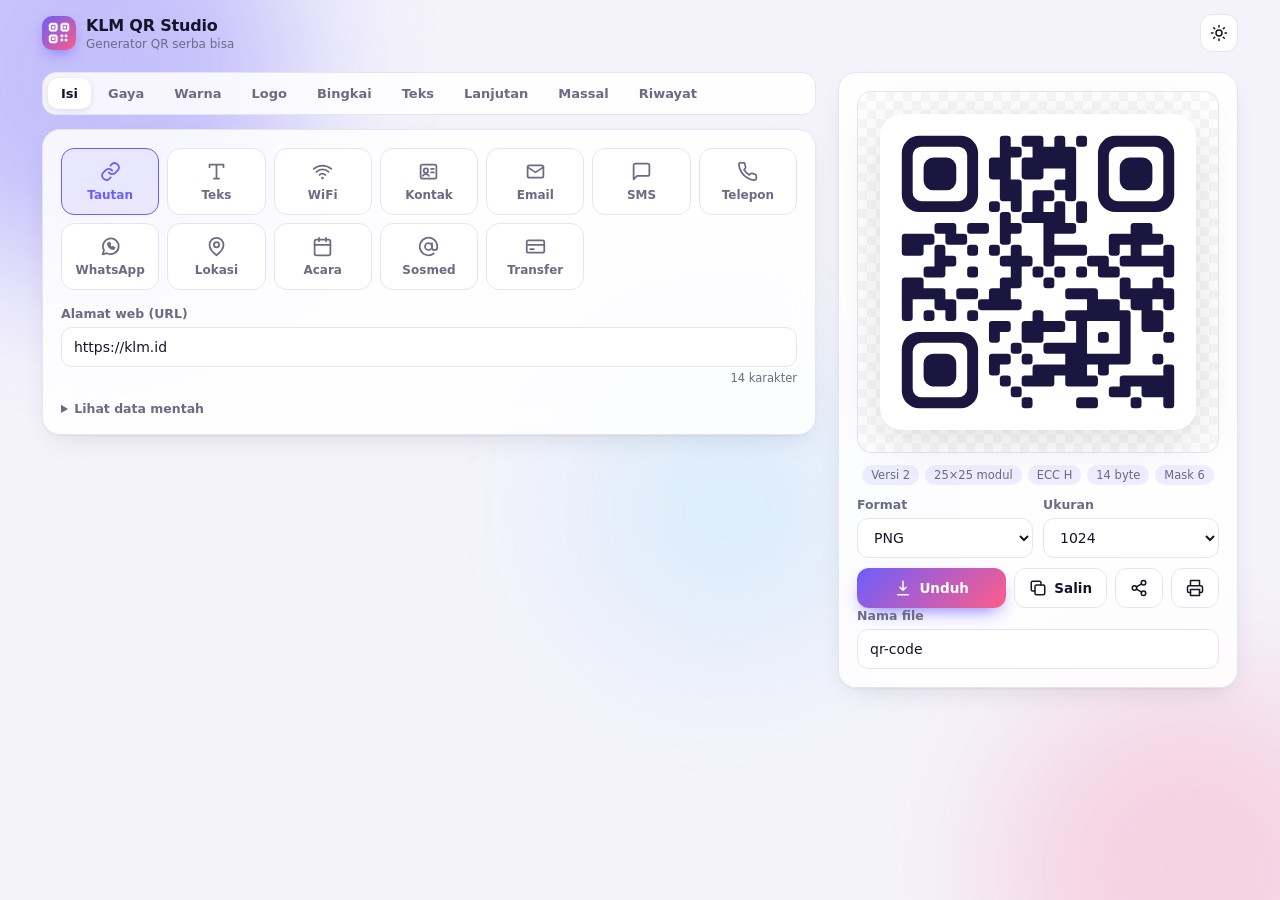
==== index.html @ cd1b42ed "KLM QR Studio: generator QR lengkap + lapisan teks (PWA & Windows) Co-Authored-By: Claude Opus 5.5 <" ====
<!doctype html>
<html lang="id">
<head>
<meta charset="utf-8">
<meta name="viewport" content="width=device-width, initial-scale=1, viewport-fit=cover">
<title>KLM QR Studio</title>
<meta name="description" content="Pembuat QR code dengan kustomisasi lengkap — gaya titik, mata, gradasi, logo, bingkai, ekspor PNG/SVG/JPG/WEBP, mode massal. Bisa offline.">
<meta name="theme-color" content="#6d5efc">
<link rel="manifest" href="manifest.webmanifest">
<link rel="icon" href="icons/favicon-32.png" sizes="32x32">
<link rel="apple-touch-icon" href="icons/apple-180.png">
<link rel="stylesheet" href="style.css">
</head>
<body>
<div class="bg-blobs" aria-hidden="true"><i></i><i></i><i></i></div>

<header class="topbar">
  <div class="brand">
    <img src="icons/icon-192.png" alt="" width="34" height="34">
    <div><b>KLM QR Studio</b><span>Generator QR serba bisa</span></div>
  </div>
  <div class="top-actions">
    <button class="btn ghost sm hidden" id="installBtn" title="Pasang aplikasi">
      <svg viewBox="0 0 24 24"><path d="M12 3v12m0 0-4-4m4 4 4-4M5 21h14"/></svg><span>Pasang</span>
    </button>
    <button class="icon-btn" id="themeBtn" title="Ganti tema">
      <svg class="i-sun" viewBox="0 0 24 24"><circle cx="12" cy="12" r="4"/><path d="M12 2v2M12 20v2M4.9 4.9l1.4 1.4M17.7 17.7l1.4 1.4M2 12h2M20 12h2M4.9 19.1l1.4-1.4M17.7 6.3l1.4-1.4"/></svg>
      <svg class="i-moon" viewBox="0 0 24 24"><path d="M21 12.8A9 9 0 1 1 11.2 3a7 7 0 0 0 9.8 9.8z"/></svg>
    </button>
  </div>
</header>

<main class="layout">
  <!-- PREVIEW -->
  <section class="preview-col">
    <div class="card preview-card">
      <div class="stage checker" id="qrStage"><div id="qrOut"></div></div>
      <div class="meta" id="meta"></div>
      <div class="warn hidden" id="warn"></div>
      <div class="export-row">
        <label class="field compact">
          <span>Format</span>
          <select id="fmt">
            <option value="png">PNG</option><option value="svg">SVG</option>
            <option value="jpg">JPG</option><option value="webp">WEBP</option>
          </select>
        </label>
        <label class="field compact">
          <span>Ukuran</span>
          <select id="exportSize">
            <option>256</option><option>512</option><option selected>1024</option>
            <option>2048</option><option>3000</option><option>4096</option>
          </select>
        </label>
      </div>
      <div class="btn-row">
        <button class="btn primary" id="dlBtn"><svg viewBox="0 0 24 24"><path d="M12 3v12m0 0-4-4m4 4 4-4M5 21h14"/></svg>Unduh</button>
        <button class="btn" id="copyBtn" title="Salin gambar"><svg viewBox="0 0 24 24"><rect x="8" y="8" width="13" height="13" rx="2"/><path d="M16 8V5a2 2 0 0 0-2-2H5a2 2 0 0 0-2 2v9a2 2 0 0 0 2 2h3"/></svg>Salin</button>
        <button class="btn" id="shareBtn" title="Bagikan"><svg viewBox="0 0 24 24"><circle cx="18" cy="5" r="3"/><circle cx="6" cy="12" r="3"/><circle cx="18" cy="19" r="3"/><path d="m8.6 13.5 6.8 4M15.4 6.5l-6.8 4"/></svg></button>
        <button class="btn" id="printBtn" title="Cetak"><svg viewBox="0 0 24 24"><path d="M6 9V2h12v7M6 18H4a2 2 0 0 1-2-2v-5a2 2 0 0 1 2-2h16a2 2 0 0 1 2 2v5a2 2 0 0 1-2 2h-2"/><rect x="6" y="14" width="12" height="8"/></svg></button>
      </div>
      <label class="field compact fname"><span>Nama file</span><input id="fileName" value="qr-code"></label>
    </div>
  </section>

  <!-- CONTROLS -->
  <section class="controls-col">
    <nav class="tabs" id="tabs">
      <button data-tab="isi" class="on">Isi</button>
      <button data-tab="gaya">Gaya</button>
      <button data-tab="warna">Warna</button>
      <button data-tab="logo">Logo</button>
      <button data-tab="bingkai">Bingkai</button>
      <button data-tab="teks">Teks</button>
      <button data-tab="lanjut">Lanjutan</button>
      <button data-tab="massal">Massal</button>
      <button data-tab="riwayat">Riwayat</button>
    </nav>

    <!-- ISI -->
    <div class="card panel on" data-panel="isi">
      <div class="type-grid" id="typeGrid"></div>
      <div id="typeForm" class="form"></div>
      <details class="raw"><summary>Lihat data mentah</summary><pre id="rawData"></pre></details>
    </div>

    <!-- GAYA -->
    <div class="card panel" data-panel="gaya">
      <h3>Template cepat</h3>
      <div class="preset-grid" id="presetGrid"></div>
      <h3>Bentuk titik</h3>
      <div class="chip-grid" id="dotGrid"></div>
      <div class="field"><span>Ukuran titik <output id="dotScaleOut"></output></span><input type="range" id="dotScale" min="40" max="100" step="5"></div>
      <h3>Bingkai mata (sudut)</h3>
      <div class="chip-grid" id="eyeFrameGrid"></div>
      <h3>Bola mata</h3>
      <div class="chip-grid" id="eyeBallGrid"></div>
    </div>

    <!-- WARNA -->
    <div class="card panel" data-panel="warna">
      <h3>Titik</h3>
      <div id="dotFillUI"></div>
      <h3>Mata</h3>
      <label class="switch"><input type="checkbox" id="eyeSame"><i></i><span>Ikut warna titik</span></label>
      <div class="row2" id="eyeColors">
        <label class="field"><span>Bingkai mata</span><div class="color"><input type="color" id="eyeFrameColor"><input class="hex" data-for="eyeFrameColor"></div></label>
        <label class="field"><span>Bola mata</span><div class="color"><input type="color" id="eyeBallColor"><input class="hex" data-for="eyeBallColor"></div></label>
      </div>
      <h3>Latar</h3>
      <label class="switch"><input type="checkbox" id="bgTransparent"><i></i><span>Latar transparan</span></label>
      <div id="bgFillUI"></div>
      <div class="field"><span>Sudut latar membulat <output id="radiusOut"></output></span><input type="range" id="radius" min="0" max="8" step="0.5"></div>
      <div class="swatches" id="swatches"></div>
      <button class="btn sm ghost" id="swapBtn">⇄ Tukar warna titik &amp; latar</button>
    </div>

    <!-- LOGO -->
    <div class="card panel" data-panel="logo">
      <div class="drop" id="logoDrop">
        <input type="file" id="logoFile" accept="image/*" hidden>
        <img id="logoPrev" alt="" class="hidden">
        <div class="drop-txt"><b>Klik atau seret gambar ke sini</b><span>PNG, JPG, SVG, WEBP</span></div>
      </div>
      <div class="logo-quick" id="logoQuick"></div>
      <button class="btn sm ghost" id="logoClear">Hapus logo</button>
      <div class="field"><span>Ukuran logo <output id="logoSizeOut"></output></span><input type="range" id="logoSize" min="10" max="35" step="1"></div>
      <div class="field"><span>Jarak sekitar logo <output id="logoMarginOut"></output></span><input type="range" id="logoMargin" min="0" max="3" step="0.5"></div>
      <div class="field"><span>Sudut logo membulat <output id="logoRoundOut"></output></span><input type="range" id="logoRound" min="0" max="50" step="5"></div>
      <label class="switch"><input type="checkbox" id="logoHide"><i></i><span>Kosongkan titik di belakang logo</span></label>
      <label class="switch"><input type="checkbox" id="logoBg"><i></i><span>Latar di belakang logo</span></label>
      <label class="field"><span>Warna latar logo</span><div class="color"><input type="color" id="logoBgColor"><input class="hex" data-for="logoBgColor"></div></label>
      <p class="hint">Saat ada logo, koreksi kesalahan otomatis dinaikkan supaya tetap terbaca.</p>
    </div>

    <!-- BINGKAI -->
    <div class="card panel" data-panel="bingkai">
      <h3>Model bingkai</h3>
      <div class="chip-grid" id="frameGrid"></div>
      <label class="field"><span>Teks</span><input id="frameText" maxlength="40"></label>
      <div class="row2">
        <label class="field"><span>Warna bingkai</span><div class="color"><input type="color" id="frameColor"><input class="hex" data-for="frameColor"></div></label>
        <label class="field"><span>Warna teks</span><div class="color"><input type="color" id="frameTextColor"><input class="hex" data-for="frameTextColor"></div></label>
      </div>
      <div class="row2">
        <label class="field"><span>Huruf</span>
          <select id="frameFont">
            <option value="sans">Sans</option><option value="rounded">Bulat</option>
            <option value="serif">Serif</option><option value="mono">Mono</option><option value="condensed">Ramping</option>
          </select></label>
        <label class="field"><span>Ketebalan</span>
          <select id="frameWeight"><option value="400">Normal</option><option value="600">Tebal</option><option value="800">Sangat tebal</option></select></label>
      </div>
      <div class="field"><span>Ukuran teks <output id="frameSizeOut"></output></span><input type="range" id="frameSize" min="1.8" max="5" step="0.2"></div>
      <div class="field"><span>Jarak huruf <output id="frameSpacingOut"></output></span><input type="range" id="frameSpacing" min="0" max="0.6" step="0.05"></div>
    </div>

    <!-- TEKS -->
    <div class="card panel" data-panel="teks">
      <h3>Tambah teks</h3>
      <div class="btn-row wrap tl-add" id="tlAdd">
        <button class="btn sm" data-add="top">+ Judul atas</button>
        <button class="btn sm" data-add="bottom">+ Keterangan bawah</button>
        <button class="btn sm" data-add="left">+ Samping kiri</button>
        <button class="btn sm" data-add="right">+ Samping kanan</button>
        <button class="btn sm" data-add="free">+ Teks bebas</button>
        <button class="btn sm ghost" data-add="data">+ Tulis isi QR</button>
      </div>
      <p class="hint">Klik teks di daftar untuk mengedit. Teks di pratinjau bisa diseret untuk ditempatkan bebas.</p>
      <div id="tlList"></div>
      <h3>Latar area teks</h3>
      <div class="seg" id="textBgSeg">
        <button type="button" data-v="auto">Ikuti latar QR</button><button type="button" data-v="none">Transparan</button><button type="button" data-v="color">Warna sendiri</button>
      </div>
      <label class="field" id="textBgColorF"><span>Warna latar area teks</span><div class="color"><input type="color" id="textBgColor"><input class="hex" id="textBgHex"></div></label>
    </div>

    <!-- LANJUTAN -->
    <div class="card panel" data-panel="lanjut">
      <label class="field"><span>Koreksi kesalahan (ECC)</span>
        <select id="ecl">
          <option value="L">L — 7% (paling padat)</option><option value="M">M — 15%</option>
          <option value="Q">Q — 25%</option><option value="H">H — 30% (paling tahan)</option>
        </select></label>
      <label class="switch"><input type="checkbox" id="boost"><i></i><span>Naikkan ECC otomatis bila muat</span></label>
      <div class="field"><span>Zona tenang (margin) <output id="marginOut"></output></span><input type="range" id="margin" min="0" max="8" step="1"></div>
      <div class="row2">
        <label class="field"><span>Versi minimum</span><select id="minVer"></select></label>
        <label class="field"><span>Pola mask</span><select id="mask"><option value="-1">Otomatis</option></select></label>
      </div>
      <label class="field"><span>Kualitas JPG/WEBP <output id="qualityOut"></output></span><input type="range" id="quality" min="0.5" max="1" step="0.02"></label>
      <h3>Gaya tersimpan</h3>
      <div class="btn-row wrap">
        <button class="btn sm" id="saveStyleBtn">Simpan gaya ini</button>
        <button class="btn sm ghost" id="exportCfgBtn">Ekspor pengaturan (.json)</button>
        <button class="btn sm ghost" id="importCfgBtn">Impor pengaturan</button>
        <input type="file" id="importCfg" accept=".json,application/json" hidden>
        <button class="btn sm danger" id="resetBtn">Atur ulang semua</button>
      </div>
      <div class="saved-grid" id="savedGrid"></div>
    </div>

    <!-- MASSAL -->
    <div class="card panel" data-panel="massal">
      <p class="hint">Satu baris = satu QR, memakai desain yang sedang aktif. Beri nama file dengan format <code>nama | isi</code>. Di teks &amp; bingkai, tulis <code>{nama}</code>, <code>{no}</code>, atau <code>{isi}</code> agar terisi otomatis per baris.</p>
      <textarea id="batchInput" rows="9" placeholder="https://contoh.com/produk/1&#10;meja-01 | https://warung.id/menu?meja=1&#10;Teks bebas juga bisa"></textarea>
      <div class="row2">
        <label class="field"><span>Format</span><select id="batchFmt"><option value="png">PNG</option><option value="svg">SVG</option><option value="jpg">JPG</option></select></label>
        <label class="field"><span>Teks bingkai</span><select id="batchLabel"><option value="keep">Tetap seperti desain</option><option value="name">Pakai nama baris</option></select></label>
      </div>
      <button class="btn primary" id="batchBtn">Buat ZIP</button>
      <div class="progress hidden" id="batchProg"><i></i></div>
    </div>

    <!-- RIWAYAT -->
    <div class="card panel" data-panel="riwayat">
      <div class="hist-head"><p class="hint">QR yang pernah diunduh, disalin, atau dibagikan.</p><button class="btn sm ghost" id="histClear">Bersihkan</button></div>
      <div class="hist-list" id="histList"></div>
    </div>
  </section>
</main>

<div class="toast" id="toast"></div>
<script src="qrcodegen.js"></script>
<script src="app.js"></script>
</body>
</html>
---- style.css ----
:root{
  --bg:#f4f3fb; --panel:#ffffffd9; --panel-solid:#fff; --text:#16142b; --muted:#6c6a85; --line:#e6e4f2;
  --accent:#6d5efc; --accent2:#ff5c8a; --accent-soft:#6d5efc1a; --danger:#e5484d;
  --shadow:0 1px 2px #16142b0d,0 10px 30px -12px #16142b26; --r:18px;
  --font:"Segoe UI Variable Text","Segoe UI",system-ui,-apple-system,Roboto,"Helvetica Neue",Arial,sans-serif;
  color-scheme:light;
}
:root[data-theme="dark"]{
  --bg:#0f0e1a; --panel:#1a1929e0; --panel-solid:#1a1929; --text:#eeedf8; --muted:#9d9bb6; --line:#2c2a42;
  --accent:#8b7fff; --accent-soft:#8b7fff24; --shadow:0 1px 2px #0006,0 12px 34px -14px #000c; color-scheme:dark;
}
*{box-sizing:border-box}
html,body{margin:0}
body{font-family:var(--font);background:var(--bg);color:var(--text);font-size:14px;min-height:100vh;-webkit-font-smoothing:antialiased;overflow-x:hidden}
svg{width:18px;height:18px;fill:none;stroke:currentColor;stroke-width:2;stroke-linecap:round;stroke-linejoin:round;flex:none}
button,input,select,textarea{font:inherit;color:inherit}
.hidden{display:none!important}

.bg-blobs{position:fixed;inset:0;z-index:-1;overflow:hidden;pointer-events:none}
.bg-blobs i{position:absolute;border-radius:50%;filter:blur(70px);opacity:.35}
.bg-blobs i:nth-child(1){width:420px;height:420px;background:var(--accent);top:-140px;left:-120px}
.bg-blobs i:nth-child(2){width:380px;height:380px;background:var(--accent2);bottom:-160px;right:-100px;opacity:.22}
.bg-blobs i:nth-child(3){width:300px;height:300px;background:#37c6ff;top:40%;left:45%;opacity:.12}

.topbar{display:flex;align-items:center;justify-content:space-between;padding:14px 22px;max-width:1240px;margin:0 auto;padding-top:max(14px,env(safe-area-inset-top))}
.brand{display:flex;gap:10px;align-items:center}
.brand img{border-radius:10px;box-shadow:0 6px 16px -6px var(--accent)}
.brand b{display:block;font-size:16px;letter-spacing:-.2px}
.brand span{font-size:12px;color:var(--muted)}
.top-actions{display:flex;gap:8px;align-items:center}
.icon-btn{width:38px;height:38px;border-radius:12px;border:1px solid var(--line);background:var(--panel);display:grid;place-items:center;cursor:pointer}
.icon-btn .i-moon{display:none}
:root[data-theme="dark"] .icon-btn .i-sun{display:none}
:root[data-theme="dark"] .icon-btn .i-moon{display:block}

.layout{max-width:1240px;margin:0 auto;padding:6px 22px 40px;display:grid;grid-template-columns:minmax(0,1fr) 400px;gap:22px;align-items:start}
.preview-col{order:2;position:sticky;top:14px}
.controls-col{order:1;min-width:0}
.card{background:var(--panel);backdrop-filter:blur(14px);-webkit-backdrop-filter:blur(14px);border:1px solid var(--line);border-radius:var(--r);box-shadow:var(--shadow)}
.preview-card{padding:18px}
.stage{border-radius:14px;padding:22px;display:grid;place-items:center;min-height:300px;border:1px solid var(--line)}
.checker{background-color:var(--panel-solid);background-image:linear-gradient(45deg,#8881 25%,transparent 25%),linear-gradient(-45deg,#8881 25%,transparent 25%),linear-gradient(45deg,transparent 75%,#8881 75%),linear-gradient(-45deg,transparent 75%,#8881 75%);background-size:18px 18px;background-position:0 0,0 9px,9px -9px,-9px 0}
#qrOut{width:100%;display:grid;place-items:center}
#qrOut svg{width:100%;max-width:320px;height:auto;max-height:420px;stroke:none;filter:drop-shadow(0 10px 22px #16142b22);transition:transform .2s}
.meta{display:flex;flex-wrap:wrap;gap:6px;margin:12px 0 4px;justify-content:center}
.meta span{font-size:11.5px;color:var(--muted);background:var(--accent-soft);padding:3px 9px;border-radius:99px}
.warn{margin-top:8px;font-size:12.5px;padding:8px 11px;border-radius:10px;background:#ffb02022;color:#b06d00;border:1px solid #ffb02055}
:root[data-theme="dark"] .warn{color:#ffc35c}
.export-row{display:grid;grid-template-columns:1fr 1fr;gap:10px;margin-top:12px}
.btn-row{display:flex;gap:8px;margin-top:10px}
.btn-row.wrap{flex-wrap:wrap}
.btn{display:inline-flex;align-items:center;justify-content:center;gap:7px;height:40px;padding:0 14px;border-radius:12px;border:1px solid var(--line);background:var(--panel-solid);cursor:pointer;font-weight:600;font-size:13.5px;transition:transform .08s,box-shadow .15s,background .15s;white-space:nowrap}
.btn:hover{box-shadow:0 4px 14px -6px #16142b40}
.btn:active{transform:scale(.97)}
.btn.primary{flex:1;border:0;color:#fff;background:linear-gradient(135deg,var(--accent),var(--accent2));box-shadow:0 8px 20px -8px var(--accent)}
.btn.ghost{background:transparent}
.btn.sm{height:34px;font-size:12.5px;padding:0 11px;border-radius:10px}
.btn.danger{color:var(--danger)}
.btn-row .btn:not(.primary):not(.sm){flex:none}
.fname{margin-top:14px}

.tabs{display:flex;gap:4px;padding:5px;background:var(--panel);border:1px solid var(--line);border-radius:14px;margin-bottom:14px;overflow-x:auto;scrollbar-width:none;backdrop-filter:blur(14px)}
.tabs::-webkit-scrollbar{display:none}
.tabs button{border:0;background:none;padding:8px 13px;border-radius:10px;cursor:pointer;color:var(--muted);font-weight:600;white-space:nowrap;font-size:13px}
.tabs button.on{background:var(--panel-solid);color:var(--text);box-shadow:0 2px 8px -2px #16142b30}
.panel{display:none;padding:18px}
.panel.on{display:block;animation:fade .2s}
@keyframes fade{from{opacity:0;transform:translateY(4px)}to{opacity:1}}
h3{font-size:12px;text-transform:uppercase;letter-spacing:.7px;color:var(--muted);margin:18px 0 10px;font-weight:700}
h3:first-child{margin-top:0}

.field{display:flex;flex-direction:column;gap:6px;margin:0 0 12px}
.field>span{font-size:12.5px;color:var(--muted);font-weight:600;display:flex;justify-content:space-between}
.field output{color:var(--text);font-variant-numeric:tabular-nums}
.field.compact{margin:0}
input:not([type]),input[type=text],input[type=url],input[type=email],input[type=tel],input[type=number],input[type=password],input[type=datetime-local],select,textarea,.hex{width:100%;height:40px;border-radius:11px;border:1px solid var(--line);background:var(--panel-solid);padding:0 12px;outline:none;transition:border .15s,box-shadow .15s}
textarea{height:auto;padding:10px 12px;resize:vertical;line-height:1.45}
input:focus,select:focus,textarea:focus{border-color:var(--accent);box-shadow:0 0 0 3px var(--accent-soft)}
.row2{display:grid;grid-template-columns:1fr 1fr;gap:10px}
.row3{display:grid;grid-template-columns:1fr 1fr 1fr;gap:10px}
input[type=range]{-webkit-appearance:none;appearance:none;width:100%;height:6px;border-radius:9px;background:var(--line);outline:none;margin:6px 0}
input[type=range]::-webkit-slider-thumb{-webkit-appearance:none;width:18px;height:18px;border-radius:50%;background:#fff;border:2px solid var(--accent);box-shadow:0 2px 6px #0003;cursor:pointer}
input[type=range]::-moz-range-thumb{width:16px;height:16px;border-radius:50%;background:#fff;border:2px solid var(--accent);cursor:pointer}
.color{display:flex;gap:6px;align-items:center}
.color input[type=color]{width:44px;height:40px;border:1px solid var(--line);border-radius:11px;padding:3px;background:var(--panel-solid);cursor:pointer;flex:none}
.color input[type=color]::-webkit-color-swatch-wrapper{padding:0}
.color input[type=color]::-webkit-color-swatch{border:0;border-radius:8px}
.hex{font-family:ui-monospace,Consolas,monospace;font-size:12.5px;text-transform:uppercase}

.switch{display:flex;align-items:center;gap:10px;margin:0 0 12px;cursor:pointer;user-select:none;font-weight:500}
.switch input{display:none}
.switch i{width:38px;height:22px;border-radius:99px;background:var(--line);position:relative;transition:.2s;flex:none}
.switch i::after{content:"";position:absolute;width:16px;height:16px;border-radius:50%;background:#fff;top:3px;left:3px;transition:.2s;box-shadow:0 1px 3px #0004}
.switch input:checked+i{background:var(--accent)}
.switch input:checked+i::after{left:19px}

.seg{display:flex;background:var(--bg);border:1px solid var(--line);border-radius:11px;padding:3px;gap:3px;margin-bottom:12px}
.seg button{flex:1;border:0;background:none;padding:7px 6px;border-radius:8px;cursor:pointer;font-weight:600;font-size:12.5px;color:var(--muted)}
.seg button.on{background:var(--panel-solid);color:var(--text);box-shadow:0 1px 4px #0002}

.type-grid{display:grid;grid-template-columns:repeat(auto-fill,minmax(92px,1fr));gap:8px;margin-bottom:16px}
.type-grid button{display:flex;flex-direction:column;align-items:center;gap:6px;padding:12px 6px;border-radius:13px;border:1px solid var(--line);background:var(--panel-solid);cursor:pointer;font-size:12px;font-weight:600;color:var(--muted);transition:.15s}
.type-grid button svg{width:21px;height:21px}
.type-grid button.on{color:var(--accent);border-color:var(--accent);background:var(--accent-soft)}
.type-grid button:hover{transform:translateY(-1px)}

.chip-grid{display:grid;grid-template-columns:repeat(auto-fill,minmax(64px,1fr));gap:8px;margin-bottom:6px}
.chip{aspect-ratio:1;border-radius:13px;border:1.5px solid var(--line);background:var(--panel-solid);cursor:pointer;display:grid;place-items:center;padding:8px;position:relative;transition:.15s}
.chip svg{width:100%;height:100%;stroke:none}
.chip.on{border-color:var(--accent);box-shadow:0 0 0 3px var(--accent-soft)}
.chip:hover{transform:translateY(-1px)}
.chip[data-tip]::after{content:attr(data-tip);position:absolute;bottom:-1px;left:50%;transform:translate(-50%,100%);font-size:10.5px;color:var(--muted);white-space:nowrap;opacity:0;transition:.15s;pointer-events:none;background:var(--panel-solid);padding:2px 6px;border-radius:6px;border:1px solid var(--line);z-index:3}
.chip[data-tip]:hover::after{opacity:1}
.chip.txt{aspect-ratio:auto;padding:10px 6px;font-size:12px;font-weight:600}
.frame-chip{aspect-ratio:.82}

.preset-grid{display:grid;grid-template-columns:repeat(auto-fill,minmax(84px,1fr));gap:10px}
.preset{border:1.5px solid var(--line);border-radius:14px;padding:8px;background:var(--panel-solid);cursor:pointer;display:flex;flex-direction:column;align-items:center;gap:6px;font-size:11.5px;font-weight:600;color:var(--muted);transition:.15s}
.preset:hover{border-color:var(--accent);transform:translateY(-2px)}
.preset svg{width:100%;height:auto;stroke:none}

.swatches{display:flex;flex-wrap:wrap;gap:8px;margin:4px 0 12px}
.swatches button{width:36px;height:36px;border-radius:50%;border:2px solid var(--panel-solid);box-shadow:0 0 0 1px var(--line);cursor:pointer;transition:.15s}
.swatches button:hover{transform:scale(1.1)}

.drop{border:2px dashed var(--line);border-radius:14px;padding:18px;display:flex;align-items:center;gap:14px;cursor:pointer;margin-bottom:10px;transition:.15s;background:var(--panel-solid)}
.drop.over{border-color:var(--accent);background:var(--accent-soft)}
.drop img{width:56px;height:56px;object-fit:contain;border-radius:10px;background:#fff;border:1px solid var(--line)}
.drop-txt b{display:block;font-size:13.5px}
.drop-txt span{font-size:12px;color:var(--muted)}
.logo-quick{display:flex;flex-wrap:wrap;gap:8px;margin-bottom:10px}
.logo-quick button{width:44px;height:44px;border-radius:12px;border:1px solid var(--line);background:var(--panel-solid);cursor:pointer;padding:6px}
.logo-quick button svg{width:100%;height:100%;stroke:none}
.hint{font-size:12.5px;color:var(--muted);line-height:1.5;margin:6px 0 12px}
code{background:var(--accent-soft);padding:1px 5px;border-radius:5px;font-size:12px}
.raw{margin-top:6px}
.raw summary{cursor:pointer;font-size:12.5px;color:var(--muted);font-weight:600}
.raw pre{white-space:pre-wrap;word-break:break-all;font-size:12px;background:var(--bg);padding:10px;border-radius:10px;border:1px solid var(--line);max-height:180px;overflow:auto}
.form .full{grid-column:1/-1}
.form{display:grid;grid-template-columns:1fr 1fr;gap:0 10px}
.form>.field,.form>.switch,.form>.seg{grid-column:1/-1}
.form>.field.half{grid-column:auto}
.counter{font-size:11.5px;color:var(--muted);text-align:right;margin-top:-8px;margin-bottom:10px;grid-column:1/-1}

.progress{height:8px;border-radius:9px;background:var(--line);overflow:hidden;margin-top:12px}
.progress i{display:block;height:100%;width:0;background:linear-gradient(90deg,var(--accent),var(--accent2));transition:width .15s}

.saved-grid,.hist-list{display:grid;grid-template-columns:repeat(auto-fill,minmax(110px,1fr));gap:10px}
.saved-item,.hist-item{border:1px solid var(--line);border-radius:13px;padding:8px;background:var(--panel-solid);position:relative;cursor:pointer;transition:.15s}
.saved-item:hover,.hist-item:hover{border-color:var(--accent)}
.saved-item svg,.hist-item svg{width:100%;height:auto;stroke:none;display:block}
.hist-item p{margin:6px 0 0;font-size:11px;color:var(--muted);overflow:hidden;text-overflow:ellipsis;white-space:nowrap}
.hist-item b{font-size:10.5px;color:var(--accent);text-transform:uppercase;letter-spacing:.4px}
.del{position:absolute;top:4px;right:4px;width:24px;height:24px;border-radius:8px;border:0;background:var(--bg);color:var(--muted);cursor:pointer;font-size:14px;line-height:1;opacity:.85}
.del:hover{color:var(--danger)}
.hist-head{display:flex;justify-content:space-between;align-items:center;gap:10px}
.empty{color:var(--muted);font-size:13px;grid-column:1/-1;text-align:center;padding:24px 0}

.toast{position:fixed;left:50%;bottom:24px;transform:translate(-50%,30px);background:var(--text);color:var(--bg);padding:10px 16px;border-radius:12px;font-weight:600;font-size:13px;opacity:0;transition:.25s;pointer-events:none;z-index:50;box-shadow:0 10px 30px -10px #0008}
.toast.show{opacity:1;transform:translate(-50%,0)}

.tl{border:1px solid var(--line);border-radius:14px;background:var(--panel-solid);margin-bottom:10px;overflow:hidden;transition:border-color .15s,box-shadow .15s}
.tl.open{border-color:var(--accent);box-shadow:0 0 0 3px var(--accent-soft)}
.tl-head{display:flex;align-items:center;gap:10px;padding:9px 9px 9px 12px;cursor:pointer}
.tl-head b{flex:1;min-width:0;overflow:hidden;text-overflow:ellipsis;white-space:nowrap;font-size:13.5px}
.tl-pos{font-size:10.5px;font-weight:700;text-transform:uppercase;letter-spacing:.5px;color:var(--accent);background:var(--accent-soft);padding:3px 8px;border-radius:99px;flex:none}
.tl-acts{display:flex;gap:4px;flex:none}
.tl-acts button{width:28px;height:28px;border-radius:8px;border:1px solid var(--line);background:var(--bg);cursor:pointer;color:var(--muted);font-size:13px;line-height:1}
.tl-acts button:hover{color:var(--text)}
.tl-acts button.d:hover{color:var(--danger)}
.tl-body{padding:12px 14px 4px;border-top:1px solid var(--line)}
.tl-body .seg{margin-bottom:0}
.tl-body .tl-it{align-self:end;margin-bottom:21px}
.field small{font-weight:500;opacity:.75}
.tl-add{margin:0 0 4px}
.stage.has-text #qrOut svg{touch-action:none}
#qrOut [data-tl]{cursor:grab}
.dragging,.dragging #qrOut [data-tl]{cursor:grabbing;user-select:none}
@media (max-width:900px){
  .layout{grid-template-columns:1fr;padding:4px 14px 30px;gap:14px}
  .preview-col{order:1;position:relative;top:0}
  .stage{min-height:220px;padding:16px}
  #qrOut svg{max-width:240px}
  .topbar{padding:12px 14px}
}
@media (max-width:420px){
  .btn{padding:0 11px}
  .type-grid{grid-template-columns:repeat(4,1fr)}
  .type-grid button{font-size:11px;padding:10px 2px}
}
@media print{
  body *{visibility:hidden}
}
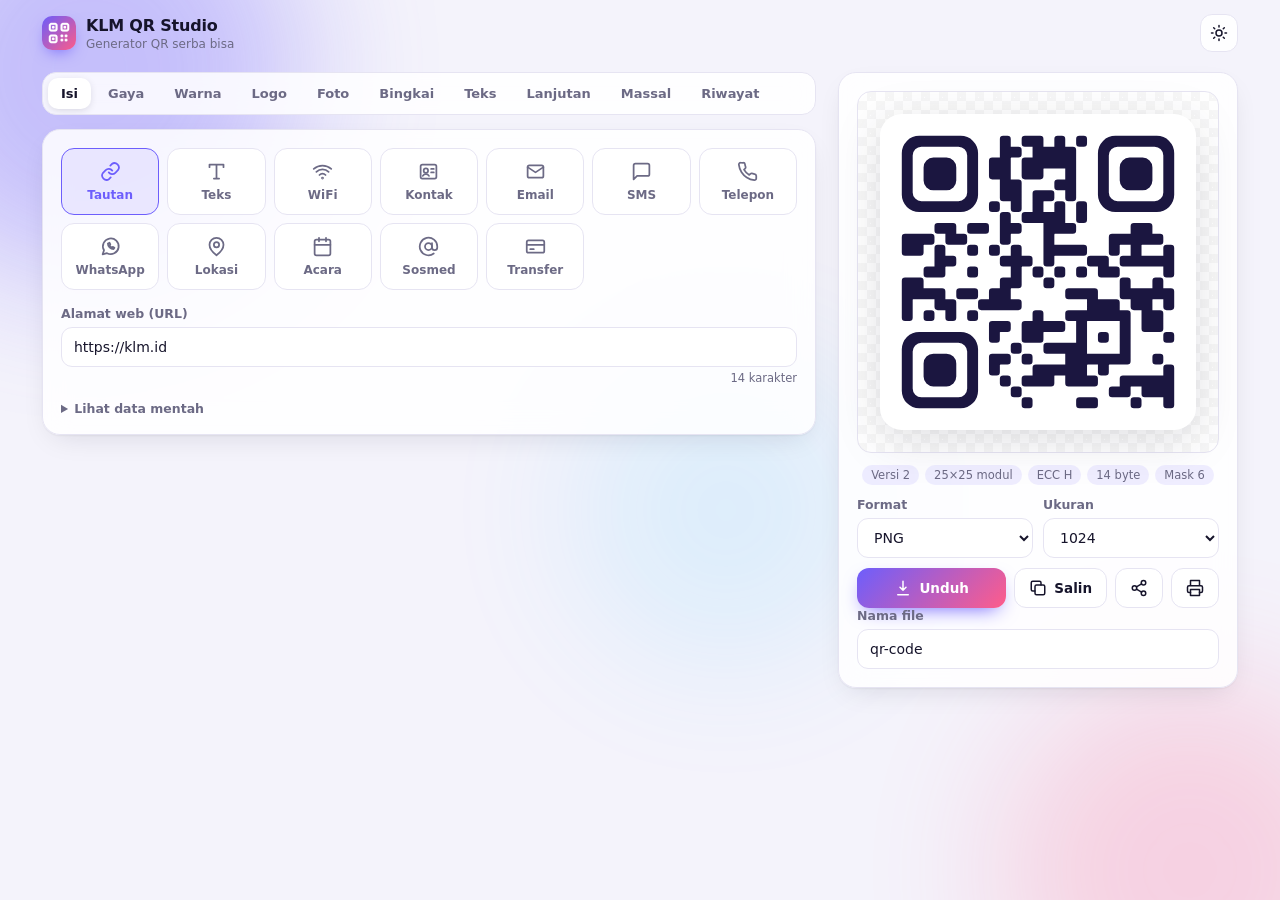
==== commit 82b2a93f: "Tambah QR foto: foto sebagai latar (halftone) dan foto di dalam titik Co-Authored-By: Claude Opus 5." ====
--- a/index.html
+++ b/index.html
@@ -70,6 +70,7 @@
       <button data-tab="gaya">Gaya</button>
       <button data-tab="warna">Warna</button>
       <button data-tab="logo">Logo</button>
+      <button data-tab="foto">Foto</button>
       <button data-tab="bingkai">Bingkai</button>
       <button data-tab="teks">Teks</button>
       <button data-tab="lanjut">Lanjutan</button>
@@ -133,6 +134,41 @@
       <p class="hint">Saat ada logo, koreksi kesalahan otomatis dinaikkan supaya tetap terbaca.</p>
     </div>
 
+    <!-- FOTO -->
+    <div class="card panel" data-panel="foto">
+      <div class="drop" id="photoDrop">
+        <input type="file" id="photoFile" accept="image/*" hidden>
+        <img id="photoPrev" alt="" class="hidden">
+        <div class="drop-txt"><b>Pilih foto untuk QR</b><span>Klik, seret ke sini, atau tempel (Ctrl+V)</span></div>
+      </div>
+      <button class="btn sm ghost" id="photoClear">Hapus foto</button>
+      <h3>Cara memakai foto</h3>
+      <div class="seg" id="photoMode"><button type="button" data-v="halftone">Foto sebagai latar</button><button type="button" data-v="fill">Foto di dalam titik</button></div>
+      <p class="hint" id="photoModeHint"></p>
+      <div id="htOpts">
+        <div class="field"><span>Bentuk titik pusat</span><div class="seg" id="photoShape"><button type="button" data-v="square">Kotak</button><button type="button" data-v="circle">Bulat</button></div></div>
+        <div class="field"><span>Ukuran titik pusat <output id="photoDotOut"></output></span><input type="range" id="photoDot" min="30" max="70" step="1"></div>
+        <div class="field"><span>Kejelasan foto <output id="photoOpacityOut"></output></span><input type="range" id="photoOpacity" min="30" max="100" step="1"></div>
+        <label class="field"><span>Warna titik terang</span><div class="color"><input type="color" id="photoLight"><input class="hex" data-for="photoLight"></div></label>
+      </div>
+      <div id="fillOpts">
+        <label class="switch"><input type="checkbox" id="photoSafe"><i></i><span>Jaga keterbacaan (gelapkan bagian foto yang terlalu terang)</span></label>
+      </div>
+      <h3>Potong &amp; atur foto</h3>
+      <div class="field"><span>Perbesar <output id="photoZoomOut"></output></span><input type="range" id="photoZoom" min="1" max="4" step="0.05"></div>
+      <div class="row2">
+        <div class="field"><span>Geser kiri–kanan <output id="photoPxOut"></output></span><input type="range" id="photoPx" min="0" max="100" step="1"></div>
+        <div class="field"><span>Geser atas–bawah <output id="photoPyOut"></output></span><input type="range" id="photoPy" min="0" max="100" step="1"></div>
+      </div>
+      <div class="row2">
+        <div class="field"><span>Kecerahan <output id="photoBrightOut"></output></span><input type="range" id="photoBright" min="-100" max="100" step="1"></div>
+        <div class="field"><span>Kontras <output id="photoContrastOut"></output></span><input type="range" id="photoContrast" min="-60" max="100" step="1"></div>
+      </div>
+      <label class="switch"><input type="checkbox" id="photoGray"><i></i><span>Hitam putih</span></label>
+      <div class="field"><span>Kerapatan QR (lebih rapat = foto lebih detail) <output id="photoMinVerOut"></output></span><input type="range" id="photoMinVer" min="1" max="15" step="1"></div>
+      <p class="hint">Saat ada foto, koreksi kesalahan otomatis dinaikkan ke H. Selalu coba pindai dulu sebelum mencetak banyak.</p>
+    </div>
+
     <!-- BINGKAI -->
     <div class="card panel" data-panel="bingkai">
       <h3>Model bingkai</h3>
